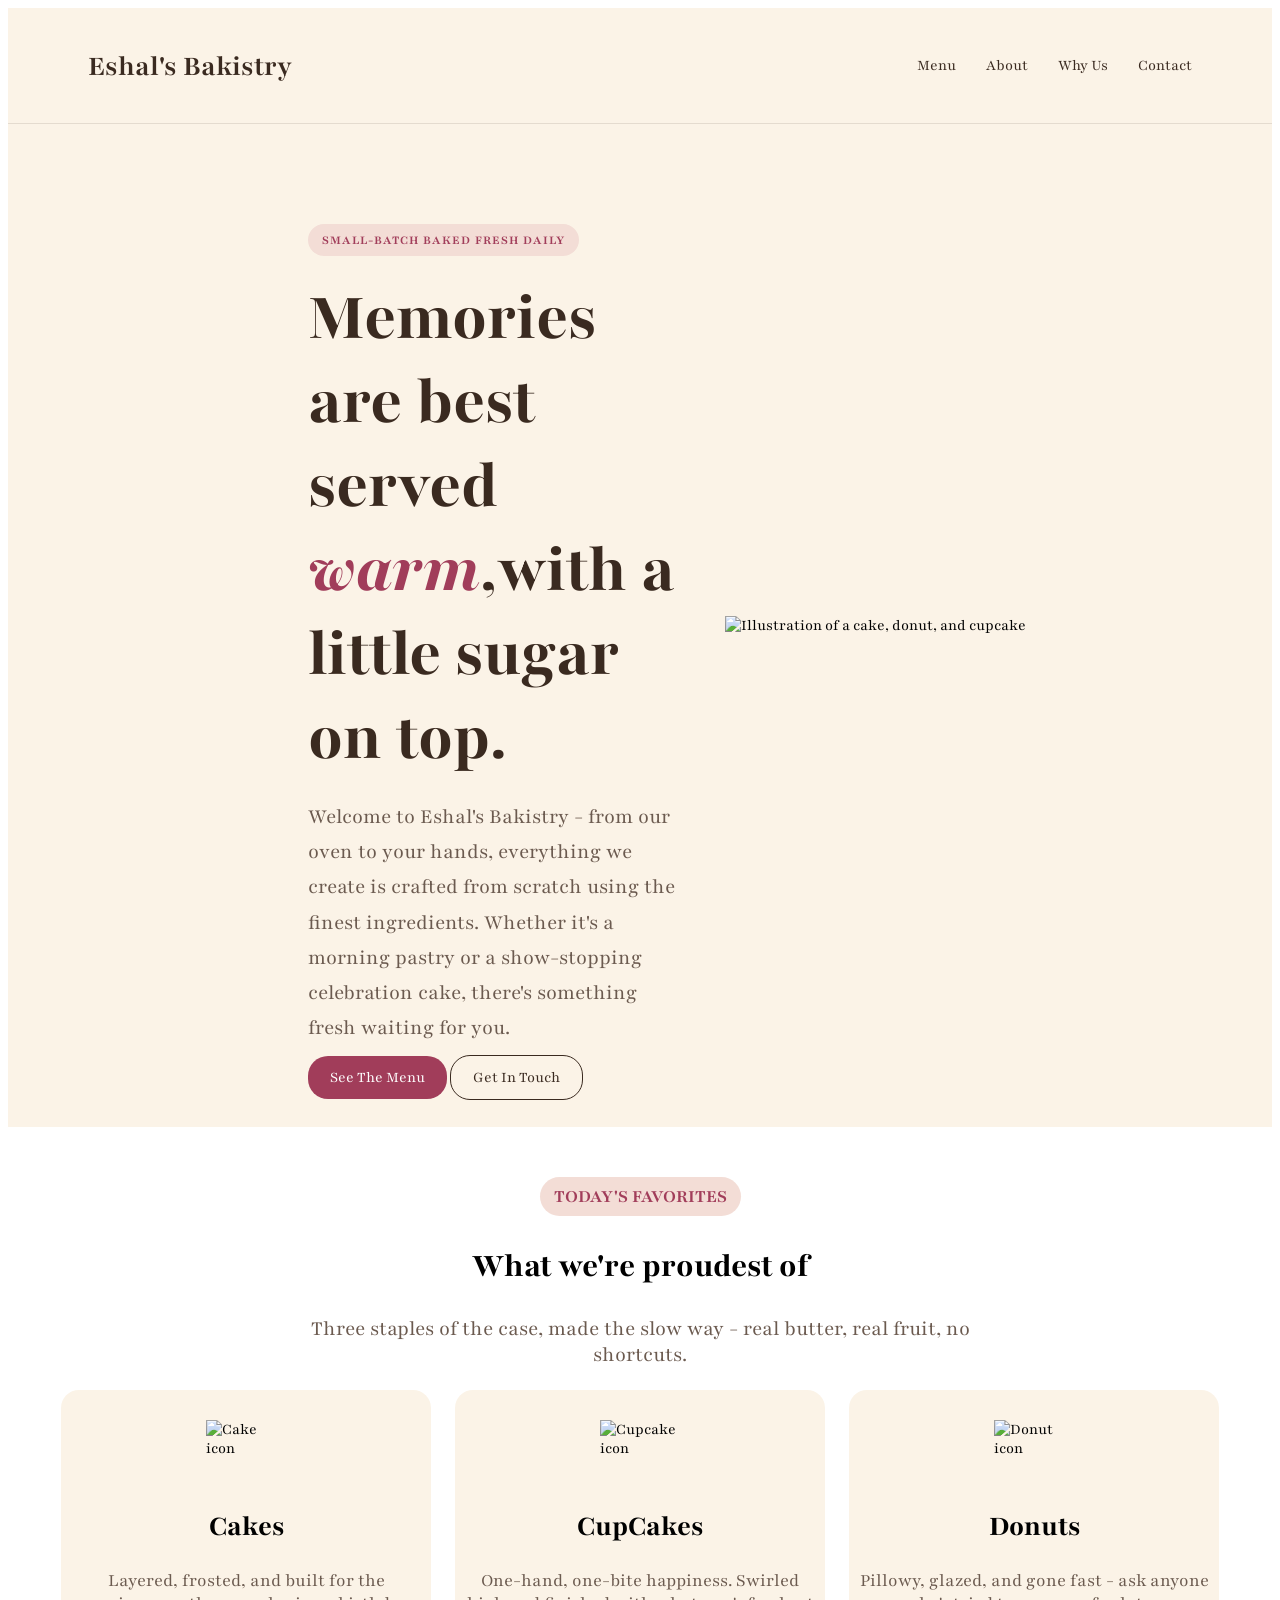
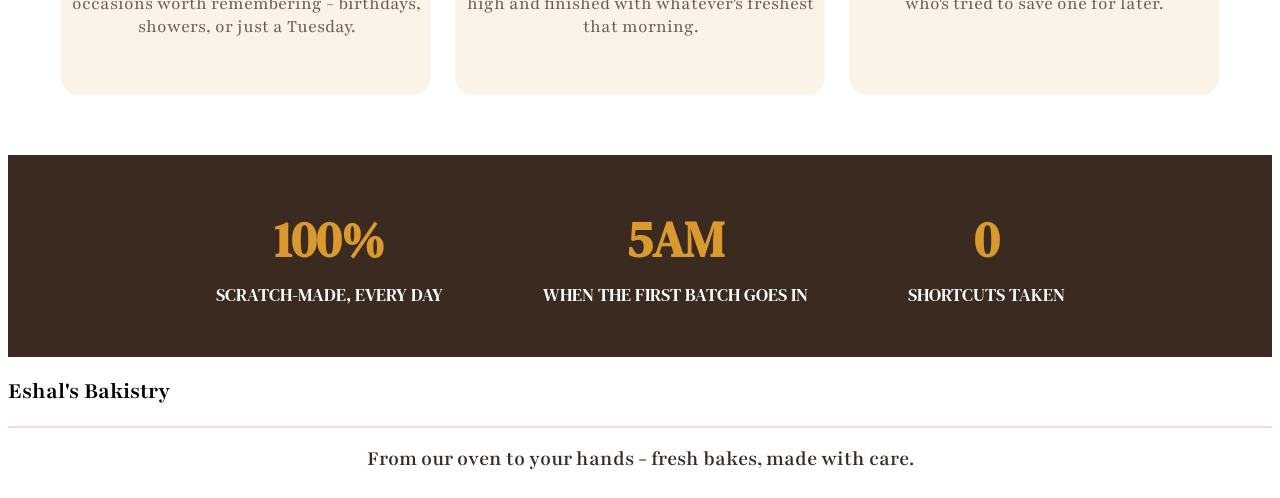
==== index.html @ 2bcb143b "enhance the footer section by adding details" ====
<!DOCTYPE html>
<html>
    <head>
        <meta name="viewport" content="width=device-width, initial-scale=1.0" />
        <title> Eshal's Bakistry</title>
        
         <link rel="stylesheet" href="styles.css">
        <link href="https://fonts.googleapis.com/css2?family=Playfair:ital,opsz,wght@0,5..1200,300..900;1,5..1200,300..900&family=Stardos+Stencil:wght@400;700&display=swap" rel="stylesheet">
        <link href="https://fonts.googleapis.com/css2?family=DM+Serif+Text:ital@0;1&family=Playfair:ital,opsz,wght@0,5..1200,300..900;1,5..1200,300..900&family=Stardos+Stencil:wght@400;700&display=swap" rel="stylesheet">


    </head>
       <body class="home-page">
        <header> 

          <nav>
              <div class="section-heading"><h3>Eshal's Bakistry</h3></div>
                <div class="nav-menu">
                    <a href="menu.html">Menu</a>
                    <a href="about.html">About</a>
                    <a href="why.html">Why Us</a>
                    <a href="contact.html">Contact</a>
                </div>
          </nav>
          </header>


        <section id="home">

           <div class="split-section">
          <div class="homepage-section1">
              <span class="badge">SMALL-BATCH BAKED FRESH DAILY</span>
              <h3>Memories are best <br>served <em>warm</em>,with a <br> little sugar on top.</h3>
              <p>Welcome to Eshal's Bakistry - from our oven to your hands,
              everything we create is crafted from scratch using the finest ingredients.
              Whether it's a morning pastry or a
              show-stopping celebration cake, there's something fresh waiting for you.</p>

              <span class="button1">See The Menu</span>
              <span class="button2">Get In Touch</span>


          </div>
               <div class="homepage-section2">

                   <img src="images/illustration.png" alt="Illustration of a cake, donut, and cupcake">
               </div>

           </div>



         <div class="featured-items">
         <span class="badge2">TODAY'S FAVORITES</span>
         <h2>What we're proudest of</h2>
         <p>Three staples of the case, made the slow way - real butter, real fruit, no<br> shortcuts.</p>
     </div>

            <div class="featured-cards">
                <div class="featured-card">
                    <img src="images/cake.svg" alt="Cake icon" width="80" height="80" >

                    <h1>Cakes</h1>
                    <p>Layered, frosted, and built for the occasions worth remembering - birthdays, showers, or just a Tuesday.</p>
                </div>

            <div class="featured-card">
                <img src="images/cupcake.svg" alt="Cupcake icon" width="80" height="80">
                <h1>CupCakes</h1>
                <p>One-hand, one-bite happiness. Swirled high and finished with whatever's freshest that morning.</p>
            </div>

            <div class="featured-card">
                <img src="images/donut (1).svg" alt="Donut icon" width="80" height="80" >
                <h1>Donuts</h1>
                <p>Pillowy, glazed, and gone fast - ask anyone who's tried to save one for later.</p>
            </div>

            </div>

            <div class="stats-section">
                <div class="stats">
                    <h1>100%</h1>
                    <p>SCRATCH-MADE, EVERY DAY</p>
                </div>

                <div class="stats">
                    <h1>5AM</h1>
                    <p>WHEN THE FIRST BATCH GOES IN</p>
                </div>


                <div class="stats">
                    <h1>0</h1>
                    <p>SHORTCUTS TAKEN</p>
                </div>



            </div>


            <footer>
                <h1>Eshal's Bakistry</h1>
                <p>From our oven to your hands - fresh bakes, made with care. </p>
            </footer>

        </section>


           </body>

         </html>
---- styles.css ----
nav{
            display: flex;
            height: 75px;
            justify-content: space-between;

            align-items: center;

            padding: 20px 80px;
            border-bottom: 1px solid rgba(58,42,32,0.12);
            background: #FBF3E7;

        }

        .nav-menu {
            display: flex;

            gap: 30px;
        }

        .nav-menu a {
            text-decoration: none;
            color: #3A2A20;

        }
        .section-heading h3{
            font-size:30px;
            color:#3A2A20;
        }

       .homepage-section1{
           padding-bottom: 40px;
       }

        .split-section{
            display: grid;
            grid-template-columns: 1.1fr 0.9fr;
            gap: 48px;
            align-items: center;
            background-color:#FBF3E7;
        }
        .badge{
            display: inline-block;
            background: #f3ddd6;
            color: #a13d5a;
            font-size: 13px;
            font-weight: 700;
            letter-spacing: 1px;
            padding: 8px 14px;
            border-radius: 20px;
            margin-left:300px;
            margin-top:100px;
            margin-bottom:20px;
        }

        .homepage-section1 h3{

            font-weight:bold;
            font-weight: 800;
            font-size:70px;
            margin-left:300px;
            color: #3A2A20;
            margin-top:0;
            margin-bottom: 20px;


        }
        h3 em{
            color: #a13d5a;
            font-style: italic;
        }
        .homepage-section2 img {
            width: 380px;
            max-width: 100%;
            height: auto;
            display: block;
        }

        .homepage-section1 p{
            font-size:22px;
            margin-left:300px;
            margin-top:20px;
            text-align:left;
            line-height: 1.6;
            color:#6b5a4f;

        }

        body{
            font-family:"Playfair",sans-serif;
        }


        .button1{


              color:white;
              background-color: #a13d5a;
              border-radius:20px;
              padding:12px 22px;
              margin-left:300px;
              margin-top:30px;

          }

        .button2{


            color:#3A2A20;
            background-color: transparent;
            border-radius:20px;
            padding:12px 22px;
            border: 1px solid #3A2A20;
        }

       .featured-items{
           background-color:white;
           justify-content:center;
           text-align:center;

       }

       .badge2{
           display: inline-block;
           background: #f3ddd6;
           color: #a13d5a;
           padding: 8px 14px;
           border-radius: 20px;
           margin-top:50px;
           font-weight:bold;
           font-size:19px;


       }

      .featured-items h2{
          font-size:35px;
          font-weight:800;
      }

       .featured-items p{
           font-size:22px;
           color:#6b5a4f;

       }

       .featured-cards{
           justify-content:center;
           display:flex;
           align-items: flex-start;
           gap: 24px;
           flex-wrap: wrap;


       }
       .featured-card h1{
           font-size:30px;
           font-weight:800;
           margin-top:0;
           text-align: center;
       }

        .featured-card p {
            font-size: 19px;
            color: #6b5a4f;
            text-align: center;

        }
        .featured-card{
            width:350px;
            height:290px;
            background-color:#FBF3E7;
            border-radius:18px;
            padding-top: 15px;
            padding-left:10px;
            padding-right:10px;

        }
        .featured-card img{
            display:block;
            margin:15px auto 8px;


        }

        .stats-section{
            background-color:#3A2A20;
            color:#D9992E;
            display: flex;
            justify-content: center;
            align-items: center;
            margin-top:60px;
            gap:100px;
            padding: 50px 20px;


        }
        .stats {
            display: flex;
            flex-direction: column;
            align-items: center;
            text-align: center;
        }

        .stats h1{
            font-size:50px;
            gap:70px;
            font-weight:800;
            margin: 0 0 8px 0;
            font-family: "DM Serif Text",sans-serif;
        }

        .stats p{
            color:white;
            text-align: center;
            font-size:18px;
            font-weight: 500;
            margin:0;
            font-family: "DM Serif Text",sans-serif ;
        }

        footer p{
            color: #8C7A6B;
            font-size: 22px;
            margin-top: 8px;
            line-height: 1.5;
            text-align: center;
            font-weight:600;

        }
        /* MENU */
        .why-page,
        .about-page,
        .menu-page {
            background-color: #FBF3E7;
            text-align: center;
            padding-bottom: 60px;
        }

        .badge3 {
            display: inline-block;
            background: #f3ddd6;
            color: #a13d5a;
            font-size: 13px;
            font-weight: 700;
            letter-spacing: 1px;
            padding: 8px 14px;
            border-radius: 20px;
            margin-top: 70px;
        }
        .about-page h2,
        .contact-page h2,
        .menu-page h2 {
            font-size: 60px;
            font-weight: 900;
            margin: 0;
            color: #3A2A20;
        }

        h2 em {
            color: #a13d5a;
        }
        .why-page p,
        .about-page p,
        .menu-page p {
            font-size: 20px;
            color: #6b5a4f;
            margin: 5px 0 0;
            font-weight: bold;
        }
.why-container,
        .menu-container {
            display: grid;
            grid-template-columns: 500px 500px;
            gap: 15px 30px;
            justify-content: center;
            padding-bottom:50px;
        }

        .why-page2,
        .menu-cake {
            border-radius: 20px;
            width: 500px;
            grid-template-columns: 100px 1fr;
        }

        .cake-header img {
            grid-column: 1;
            grid-row: 1 / span 2;
        }

        .why3,
        .cake-header {
            display: flex;
            align-items: center;
            gap: 15px;
        }


        .cakes{
            font-size: 30px;
            margin-left: 70px;
        }


        .cakes h1 {
            font-size: 60px;
            margin-left: 200px;
        }

        .menu-cake h3 {
            grid-column: 2;
            grid-row: 1;
            font-size: 28px;
            font-weight: 800;
            color: #3A2A20;
            margin: 0;
        }

        .menu-cake p {
            grid-column: 2;
            grid-row: 1;
            font-size: 18px;
            color: #6b5a4f;
            margin: 0 0 0 135px;
        }

        .menu-cake:hover {
            background-color: #f3ddd6;
        }

        /*Cupcake*/
        .bg-color{
            background-color:#FBF3E7 ;
            padding-top:30px;
        }
        .donuts h1,
        .cupcakes h1{
            font-size: 60px;
            margin-left:298px;
        }
        .menu-donut p,
        .menu-cupcake p{
            font-size: 18px;
            color: #6b5a4f;
            margin:0 0 0 125px;
        }
        .donut-header,
        .cupcake-header{
            display: flex;
            align-items: center;
            gap: 15px;

        }

        .cupcake-header h3{
            font-size: 28px;
            font-weight: 800;
            color: #3A2A20;
            margin-left:30px;

        }
        .donut-header img,
        .cupcake-header img {
           margin-left:20px;
        }

        .menu-cupcake{
            background-color:#FBF3E7 ;
            border-radius: 20px;
            width: 500px;
            padding: 15px;
        }

        .menu-cupcake:hover{
          background-color: #ece5d9;


        }


        /*Donuts*/
       .menu-donut{
           border-radius: 20px;
           width: 500px;
           padding: 15px;

       }

       .donut-header h1{
           font-size: 28px;
           font-weight: 800;
           color: #3A2A20;
           margin-left:30px;

       }
      .menu-donut:hover{
          background-color: #f3ddd6;
      }

        footer p{
            color: #3A2A20;
            font-size: 22px;
            margin-top: 8px;
            line-height: 1.5;
            text-align: center;
            font-weight:600;
            border-top:2px solid #f3ddd6;
            padding-top:15px;



        }


        /* ABOUT */
        #about{
            background-color: #ffff;
        }

        .about-section2{
            padding-bottom: 20px;
            padding-top:40px;

        }

        .split-section2{
            display: grid;
            grid-template-columns: 1.1fr 0.9fr;
            gap: 48px;
            align-items: center;

        }

        .about-section2 h3{
            font-weight: 800;
            font-size:50px;
            margin-left:300px;
            color: #3A2A20;
            margin-top:0;
            margin-bottom: 20px;


        }

        h3 em{
            color: #a13d5a;
            font-style: italic;
        }

        .about-section2 img {
            width: 280px;
            max-width: 100%;
            height: auto;
            display: block;
        }

        .about-section2 p{
            font-size:19px;
            margin-left:300px;
            margin-top:20px;
            text-align:left;
            line-height: 1.6;
            color:#6b5a4f;

        }
        .time-line{
            background-color:#3A2A20;
            color:#D9992E;
            display: flex;
            justify-content: center;
            align-items: center;
            margin-top:60px;
            gap:100px;
            padding: 70px 50px;
            width:auto;

        }
        .t-stats {
            display: flex;
            flex-direction: column;
            align-items: center;
            text-align: center;
        }

        .t-stats h1{
            font-size:50px;
            gap:70px;
            font-weight:400;
            margin: 0 0 8px 0;
            font-family: "DM Serif Text",sans-serif;
        }

        .t-stats p{
            color:white;
            text-align: center;
            font-size:18px;
            font-weight: 200;
            margin:0;

        }


        .about2{
            background-color:#FBF3E7;
            padding-top:30px;
            text-align:center;
            padding-bottom:30px;


        }

        .about2 h1{
            font-size:50px;
            font-weight: 900;
            color:#3A2A20;
        }
        .about2 p{
            font-size:20px;
            color:#3A2A20;

        }
        .button3{
            color:#f3ddd6;
            background-color: #a13d5a;
            border-radius:20px;
            padding:12px 22px;
            border: 1px solid #3A2A20;

        }
        .spacing{
            padding-top:80px;
        }


        /* WHY US */
        .number{
            font-family: "Fraunces", Georgia, serif;
            font-style: italic;
            font-size: 40px;
            line-height: 1;
            color: #A93D52;
        }
        .why-container{
            display: grid;
            grid-template-columns: repeat(2, 1fr);
            gap: 30px 30px;
            max-width: 1050px;
            margin: 0 auto;



        }
        .why3{
            display: flex;
            flex-direction: column;
        }

        .why-page2 {
            display: grid;
            grid-template-columns: auto 1fr;
            align-items: start;
            gap: 20px;
            padding: 20px 19px;
            background-color: #FBF3E7;
            border: 1px solid #E8DCCB;
            border-radius: 24px;
            transition: box-shadow 0.25s ease, transform 0.25s ease;
        }


        .why3 h3{
            margin: 0 0 12px 0;
            font-family: "Fraunces", Georgia, serif;
            font-size: 20px;
            font-weight: 700;
            color: #2B1D14;
            line-height:1;
        }
        .why3 p{
            margin: 0;
            font-size: 15px;
            line-height: 1.8;
            color: #6B5A4E;

        }


        /*CONTACT*/
        .split-section2 h1{
            margin-left:300px;
            color:#3A2A20;
            font-weight:bold;
            padding-top: 50px;
            font-size: 40px;
        }

        .contact-page {
            background-color: #FBF3E7;
            text-align: center;
            padding-bottom: 60px;
        }

        .styling{

            height: 30px;
            margin-top:20px;
            background-color: #FBF3E7;
        }
        .contact-form {
            max-width: 600px;
            width: 60%;

            background: white;
            margin-left: 300px;

            border-radius: 20px;
            box-sizing: border-box;
        }
        .contact-form form {
            display: flex;
            flex-direction: column;
            gap: 18px;
        }

        .contact-form label {
            font-weight: bold;
            color: #3A2A20;
            text-transform: uppercase;
        }

        .contact-form input,
        .contact-form textarea {
            width: 90%;
            padding: 12px;
            border: 1px solid #3A2A20;
            border-radius: 8px;
            box-sizing: border-box;
            color: #3A2A20;
            font-size: 16px;
            background-color: #FBF3E7;
        }

        .button4{
            color:#ffff;
            background-color: #a13d5a;
            border-radius:20px;
            padding:12px 22px;
            border: 1px solid #3A2A20;
            width:40%;
        }
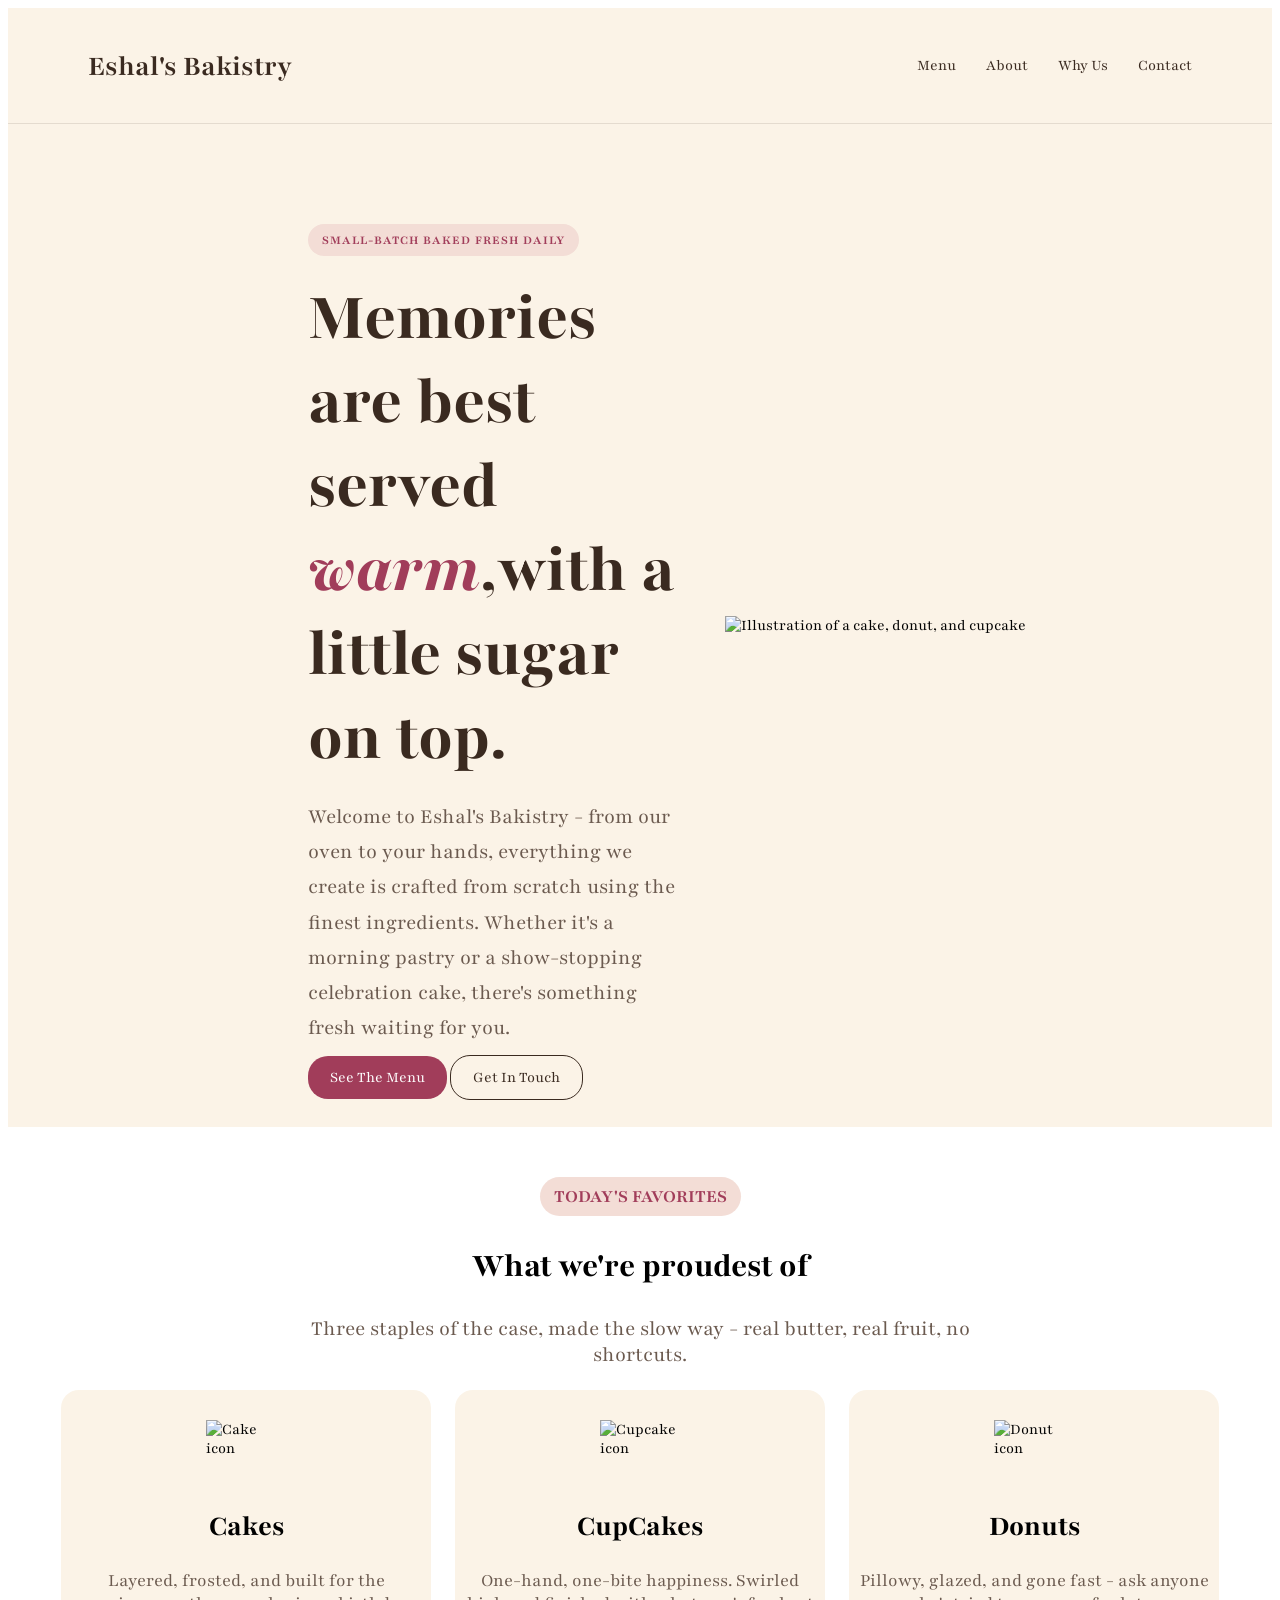
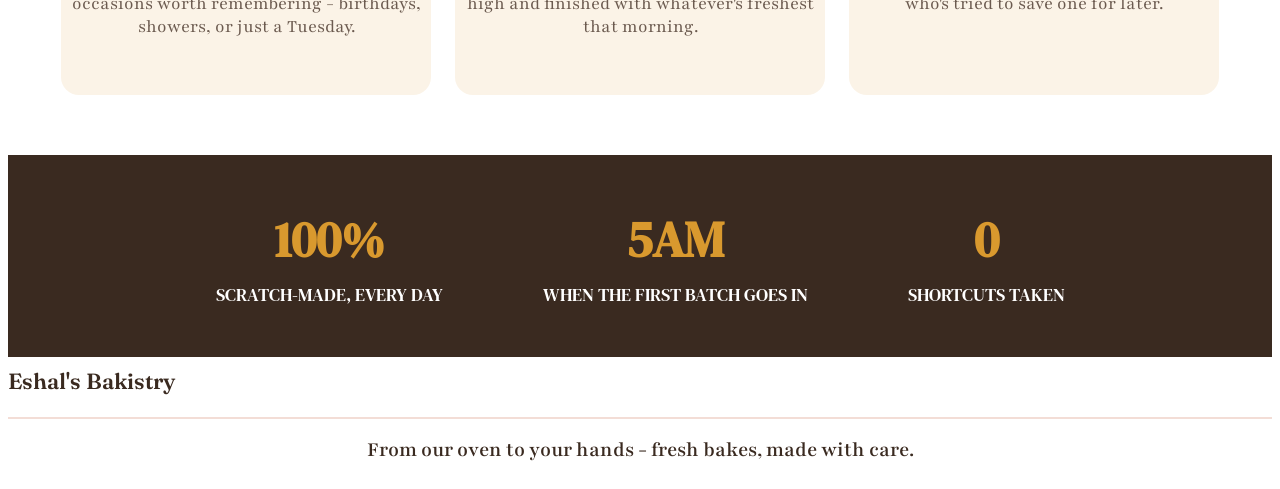
==== commit 43ce94da: "import a google font" ====
--- a/index.html
+++ b/index.html
@@ -7,6 +7,7 @@
          <link rel="stylesheet" href="styles.css">
         <link href="https://fonts.googleapis.com/css2?family=Playfair:ital,opsz,wght@0,5..1200,300..900;1,5..1200,300..900&family=Stardos+Stencil:wght@400;700&display=swap" rel="stylesheet">
         <link href="https://fonts.googleapis.com/css2?family=DM+Serif+Text:ital@0;1&family=Playfair:ital,opsz,wght@0,5..1200,300..900;1,5..1200,300..900&family=Stardos+Stencil:wght@400;700&display=swap" rel="stylesheet">
+        <link href="https://fonts.googleapis.com/css2?family=DM+Serif+Text:ital@0;1&family=Fraunces:ital,opsz,wght@0,9..144,100..900;1,9..144,100..900&family=Playfair:ital,opsz,wght@0,5..1200,300..900;1,5..1200,300..900&family=Stardos+Stencil:wght@400;700&display=swap" rel="stylesheet">
 
 
     </head>
--- a/styles.css
+++ b/styles.css
@@ -222,12 +222,14 @@
             font-family: "DM Serif Text",sans-serif ;
         }
 
-        footer p{
-            color: #8C7A6B;
+        footer h1{
+            color: #3A2A20;
             font-size: 22px;
             margin-top: 8px;
             line-height: 1.5;
-            text-align: center;
+            font-family:'Fraunces' ,serif;
+            text-align: left;
+            
             font-weight:600;
 
         }
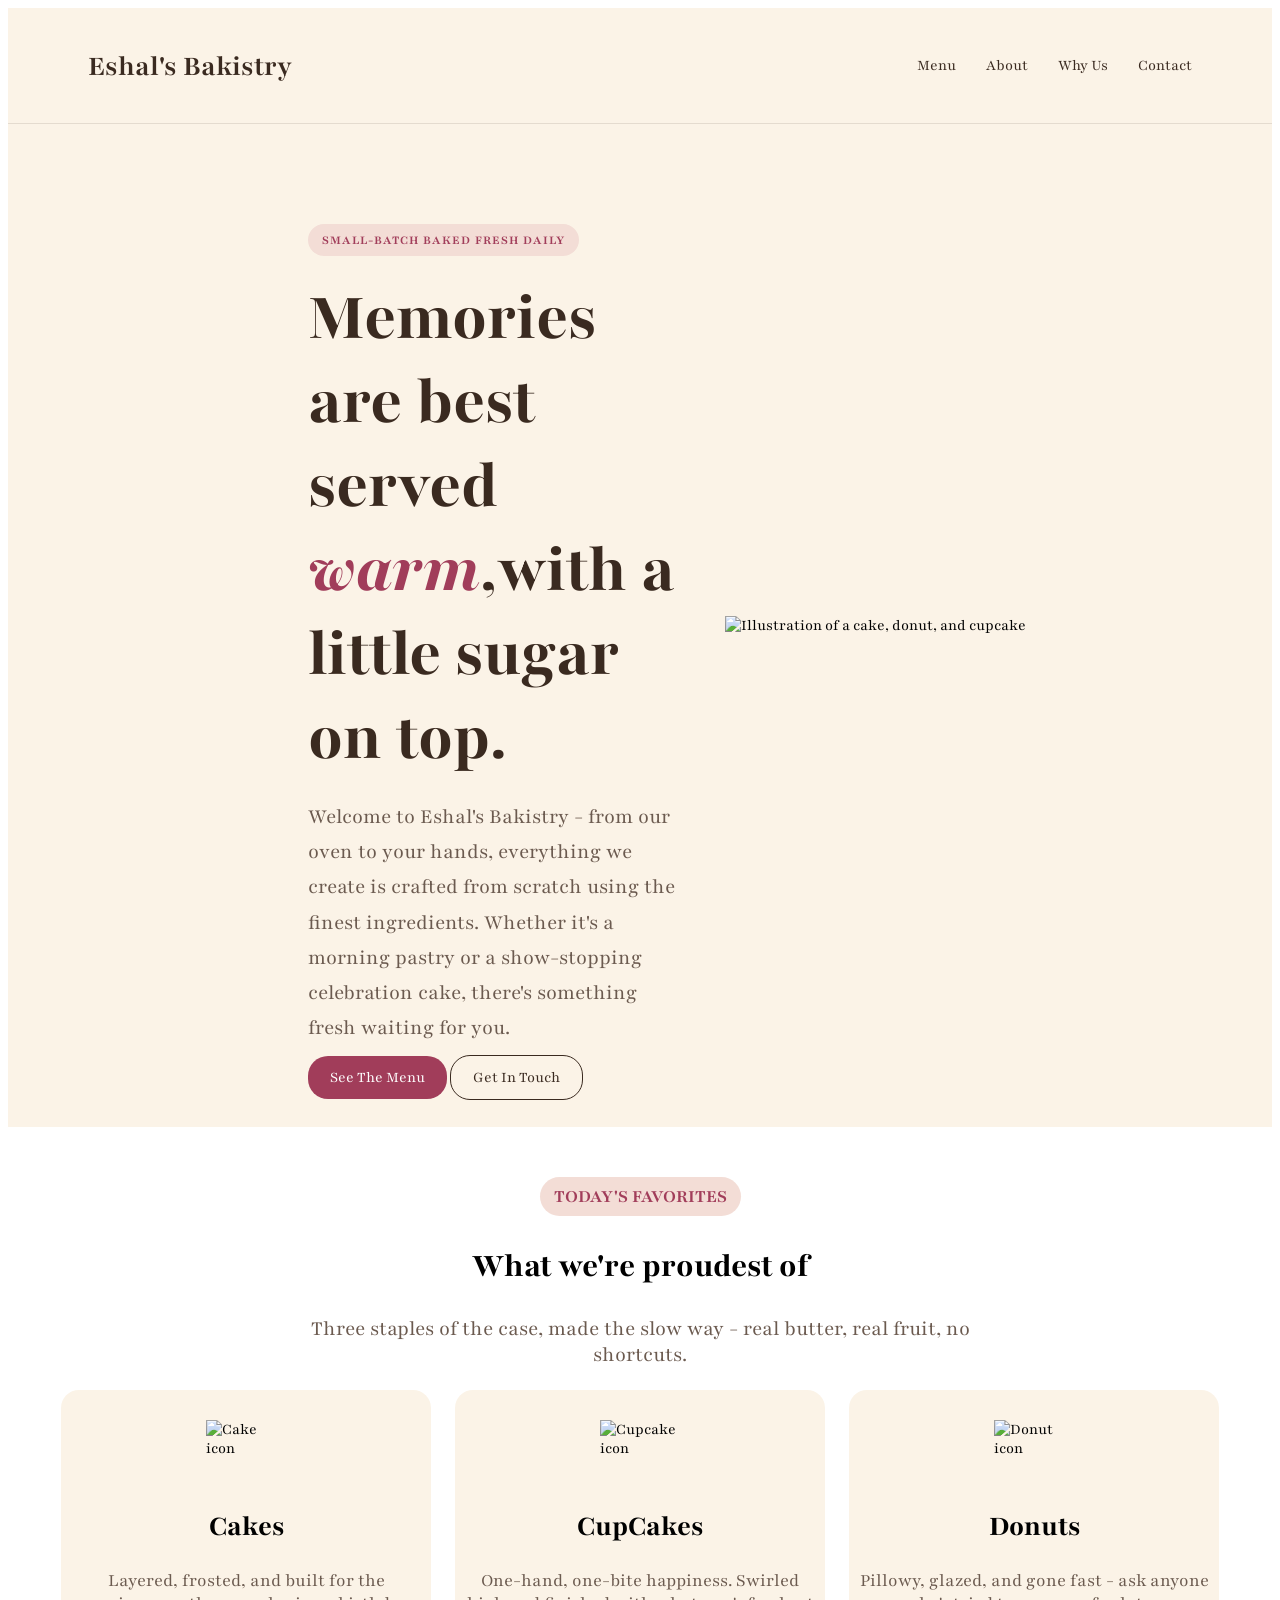
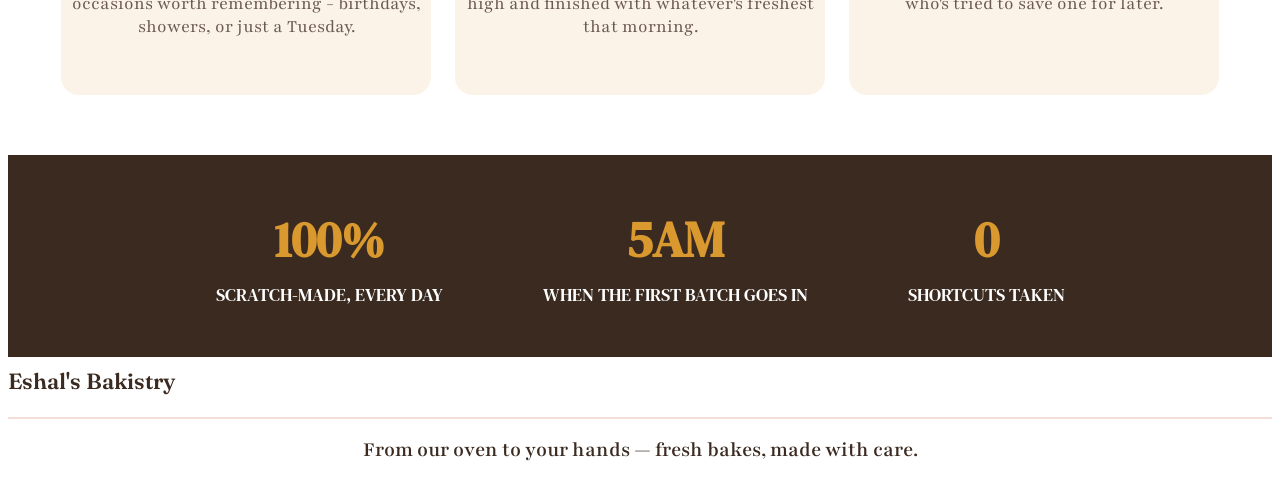
==== commit b9c3c7c4: "add text under the title" ====
--- a/index.html
+++ b/index.html
@@ -103,7 +103,7 @@
 
             <footer>
                 <h1>Eshal's Bakistry</h1>
-                <p>From our oven to your hands - fresh bakes, made with care. </p>
+<p>From our oven to your hands — fresh bakes, made with care.</p>
             </footer>
 
         </section>
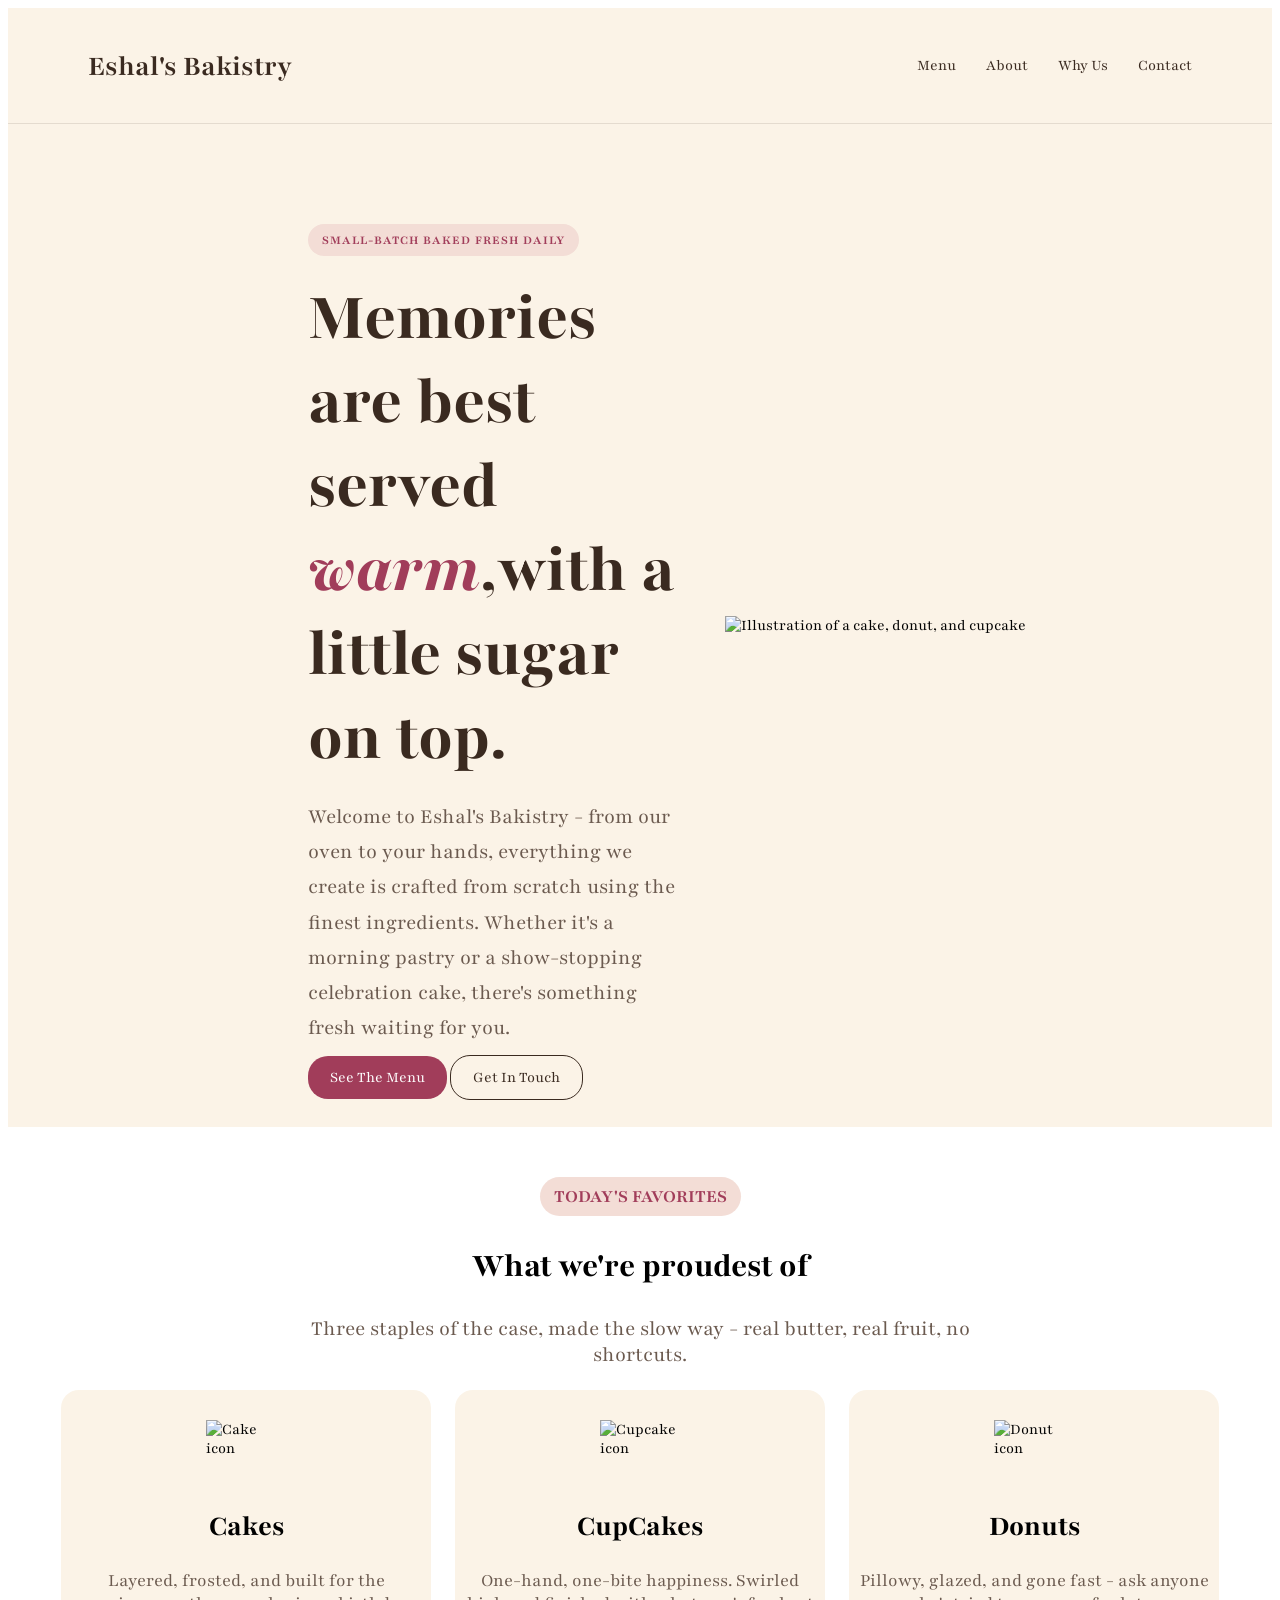
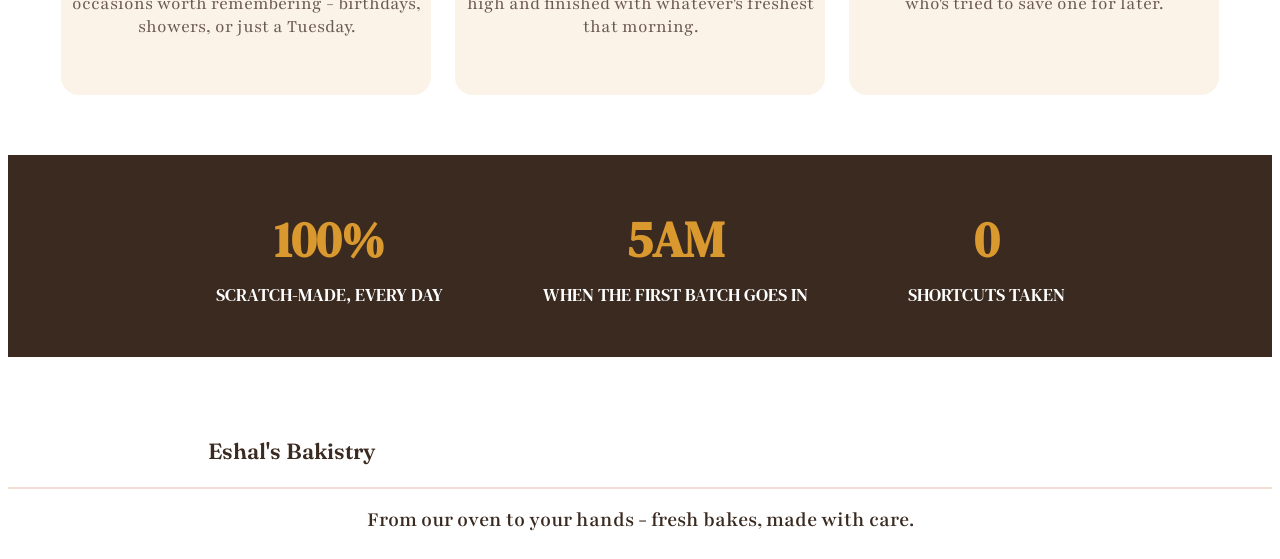
==== commit 973fa16e: "add hyphen" ====
--- a/index.html
+++ b/index.html
@@ -103,7 +103,7 @@
 
             <footer>
                 <h1>Eshal's Bakistry</h1>
-<p>From our oven to your hands — fresh bakes, made with care.</p>
+             <p>From our oven to your hands - fresh bakes, made with care.</p>
             </footer>
 
         </section>
--- a/styles.css
+++ b/styles.css
@@ -229,8 +229,9 @@
             line-height: 1.5;
             font-family:'Fraunces' ,serif;
             text-align: left;
-            
+            margin-left:200px;
             font-weight:600;
+            padding-top: 70px;
 
         }
         /* MENU */
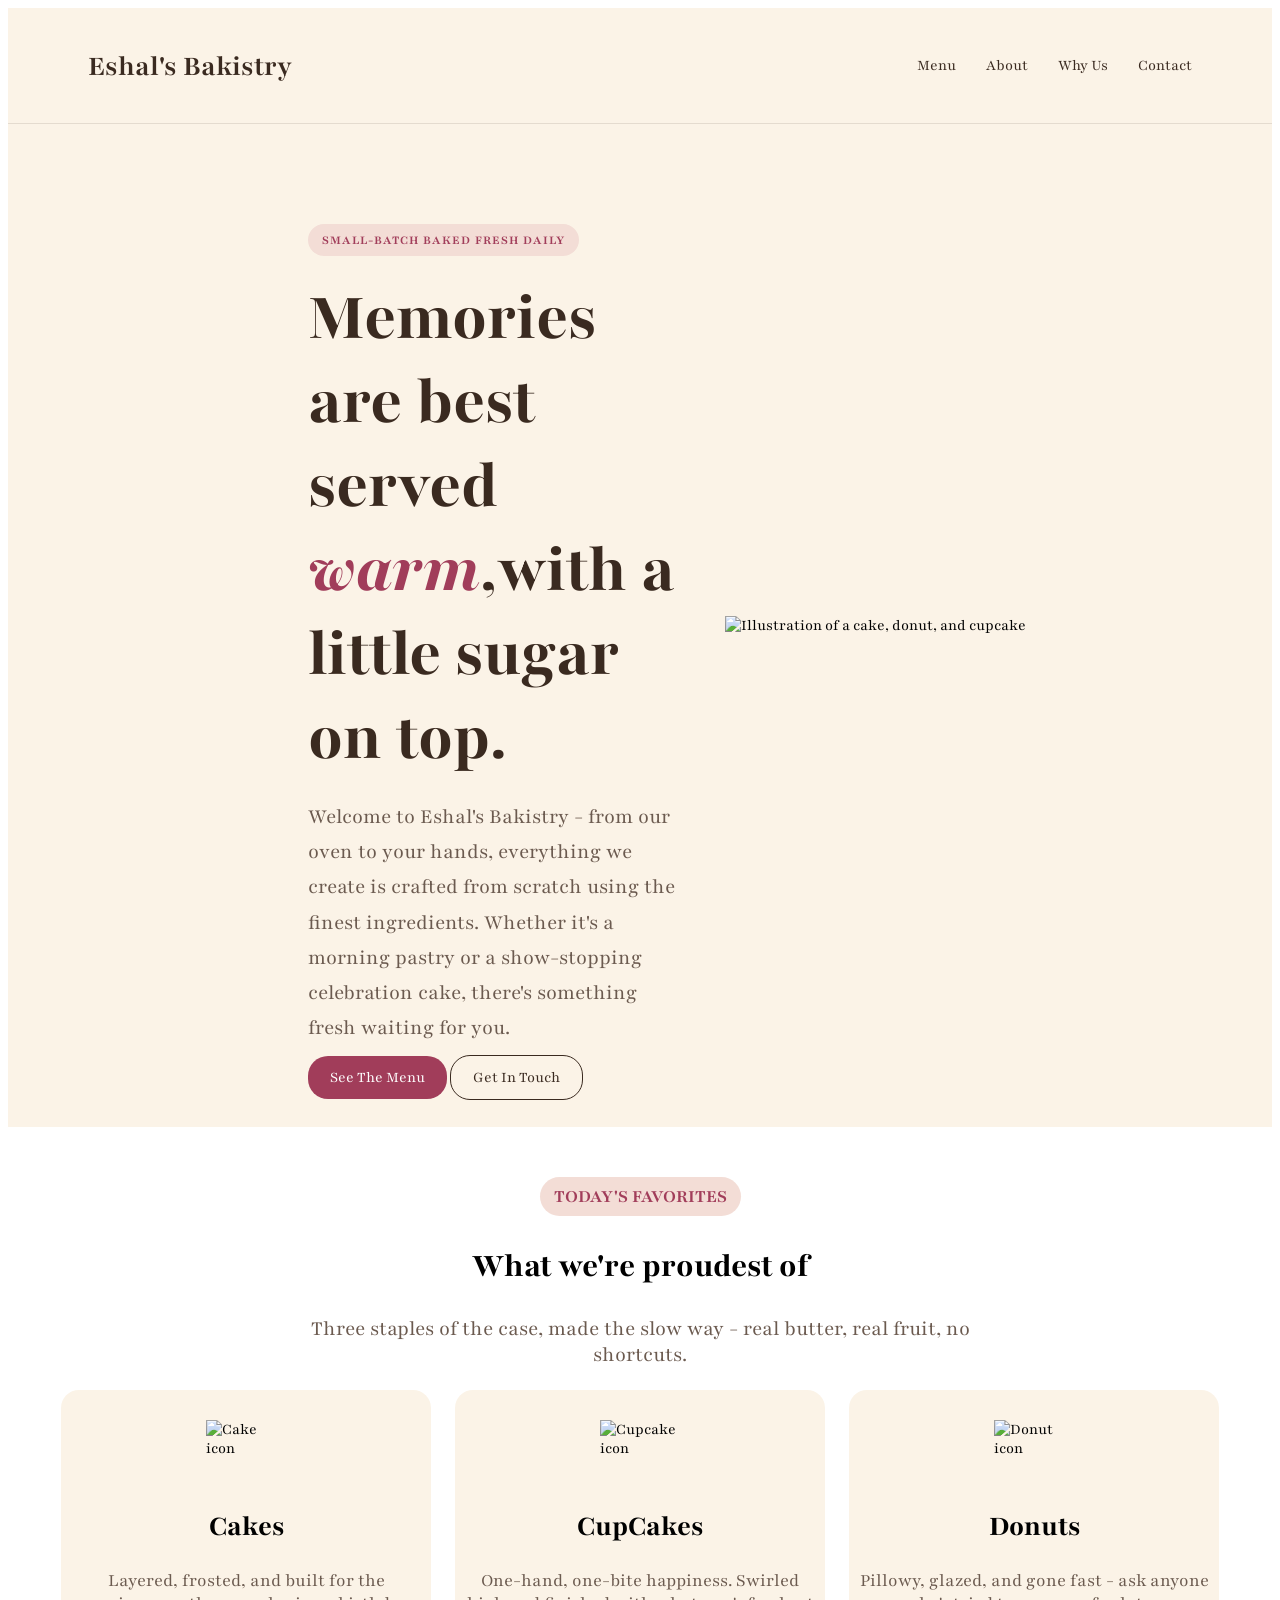
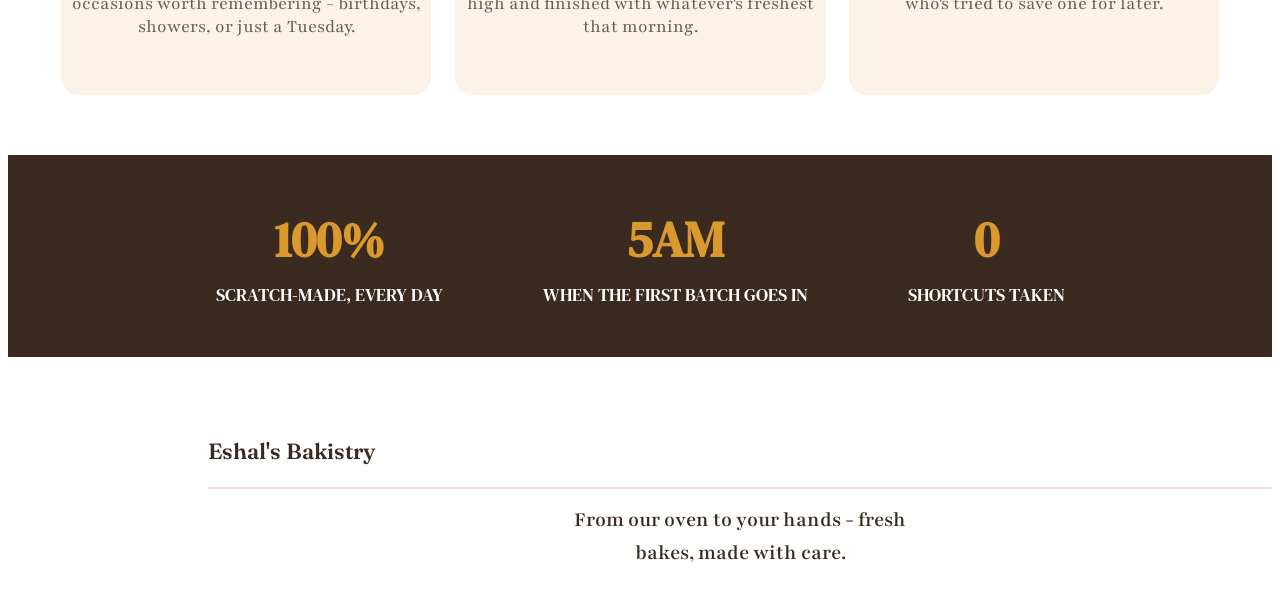
==== commit 70fbc0ac: "add a br tag line break" ====
--- a/index.html
+++ b/index.html
@@ -103,7 +103,7 @@
 
             <footer>
                 <h1>Eshal's Bakistry</h1>
-             <p>From our oven to your hands - fresh bakes, made with care.</p>
+             <p>From our oven to your hands - fresh<br> bakes, made with care.</p>
             </footer>
 
         </section>
--- a/styles.css
+++ b/styles.css
@@ -234,6 +234,17 @@
             padding-top: 70px;
 
         }
+
+        footer p{
+            color: #3A2A20;
+            font-size: 22px;
+            line-height: 1.5;
+            text-align: left;
+            font-weight:600;
+            margin-left:200px;
+
+        }
+
         /* MENU */
         .why-page,
         .about-page,
@@ -254,6 +265,7 @@
             border-radius: 20px;
             margin-top: 70px;
         }
+        .why-page h2,
         .about-page h2,
         .contact-page h2,
         .menu-page h2 {
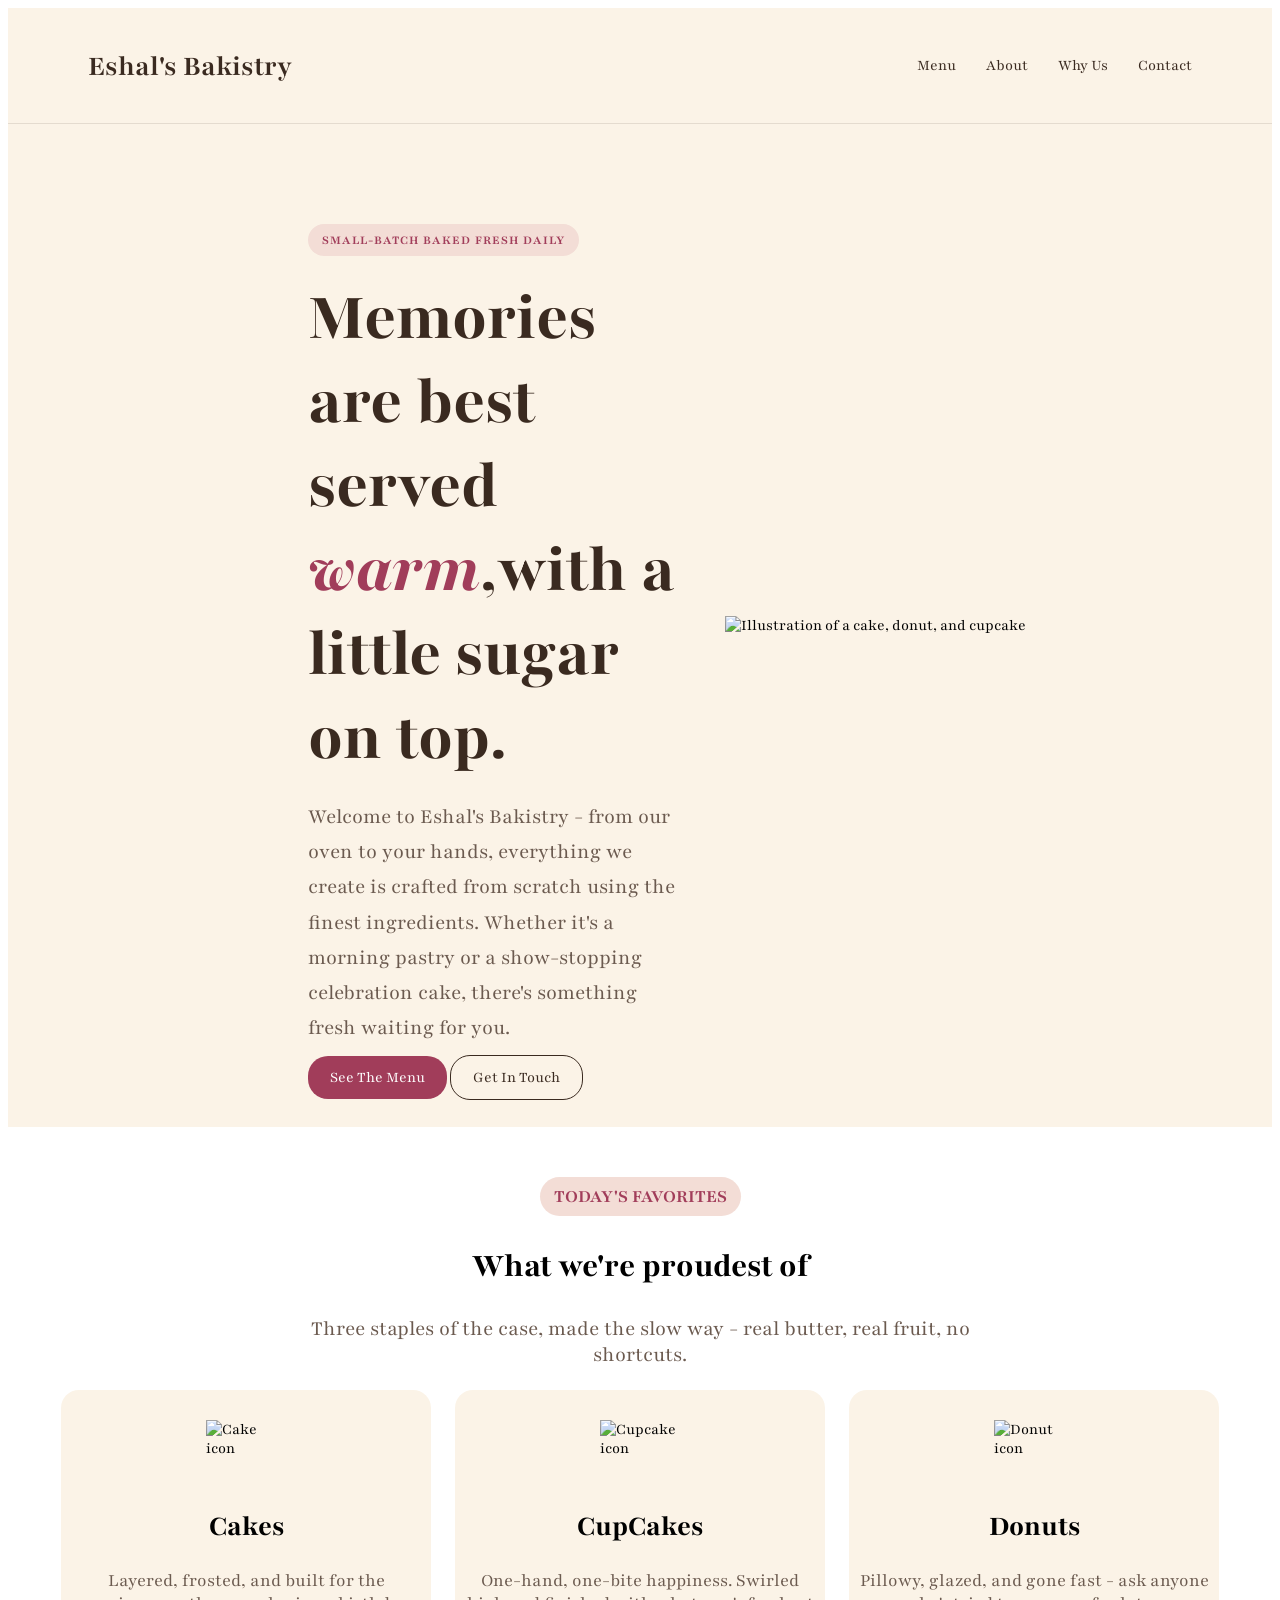
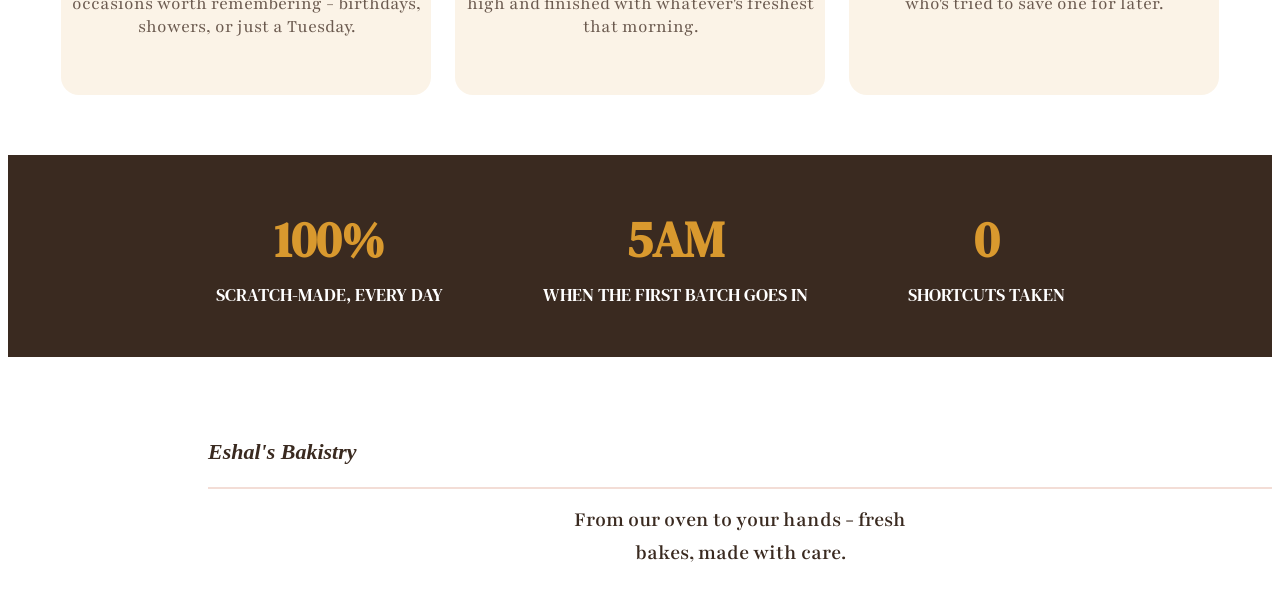
==== commit 3fcf5a8d: "italicize the heading in the footer" ====
--- a/index.html
+++ b/index.html
@@ -102,7 +102,7 @@
 
 
             <footer>
-                <h1>Eshal's Bakistry</h1>
+                <h1><i>Eshal's Bakistry</i></h1>
              <p>From our oven to your hands - fresh<br> bakes, made with care.</p>
             </footer>
 
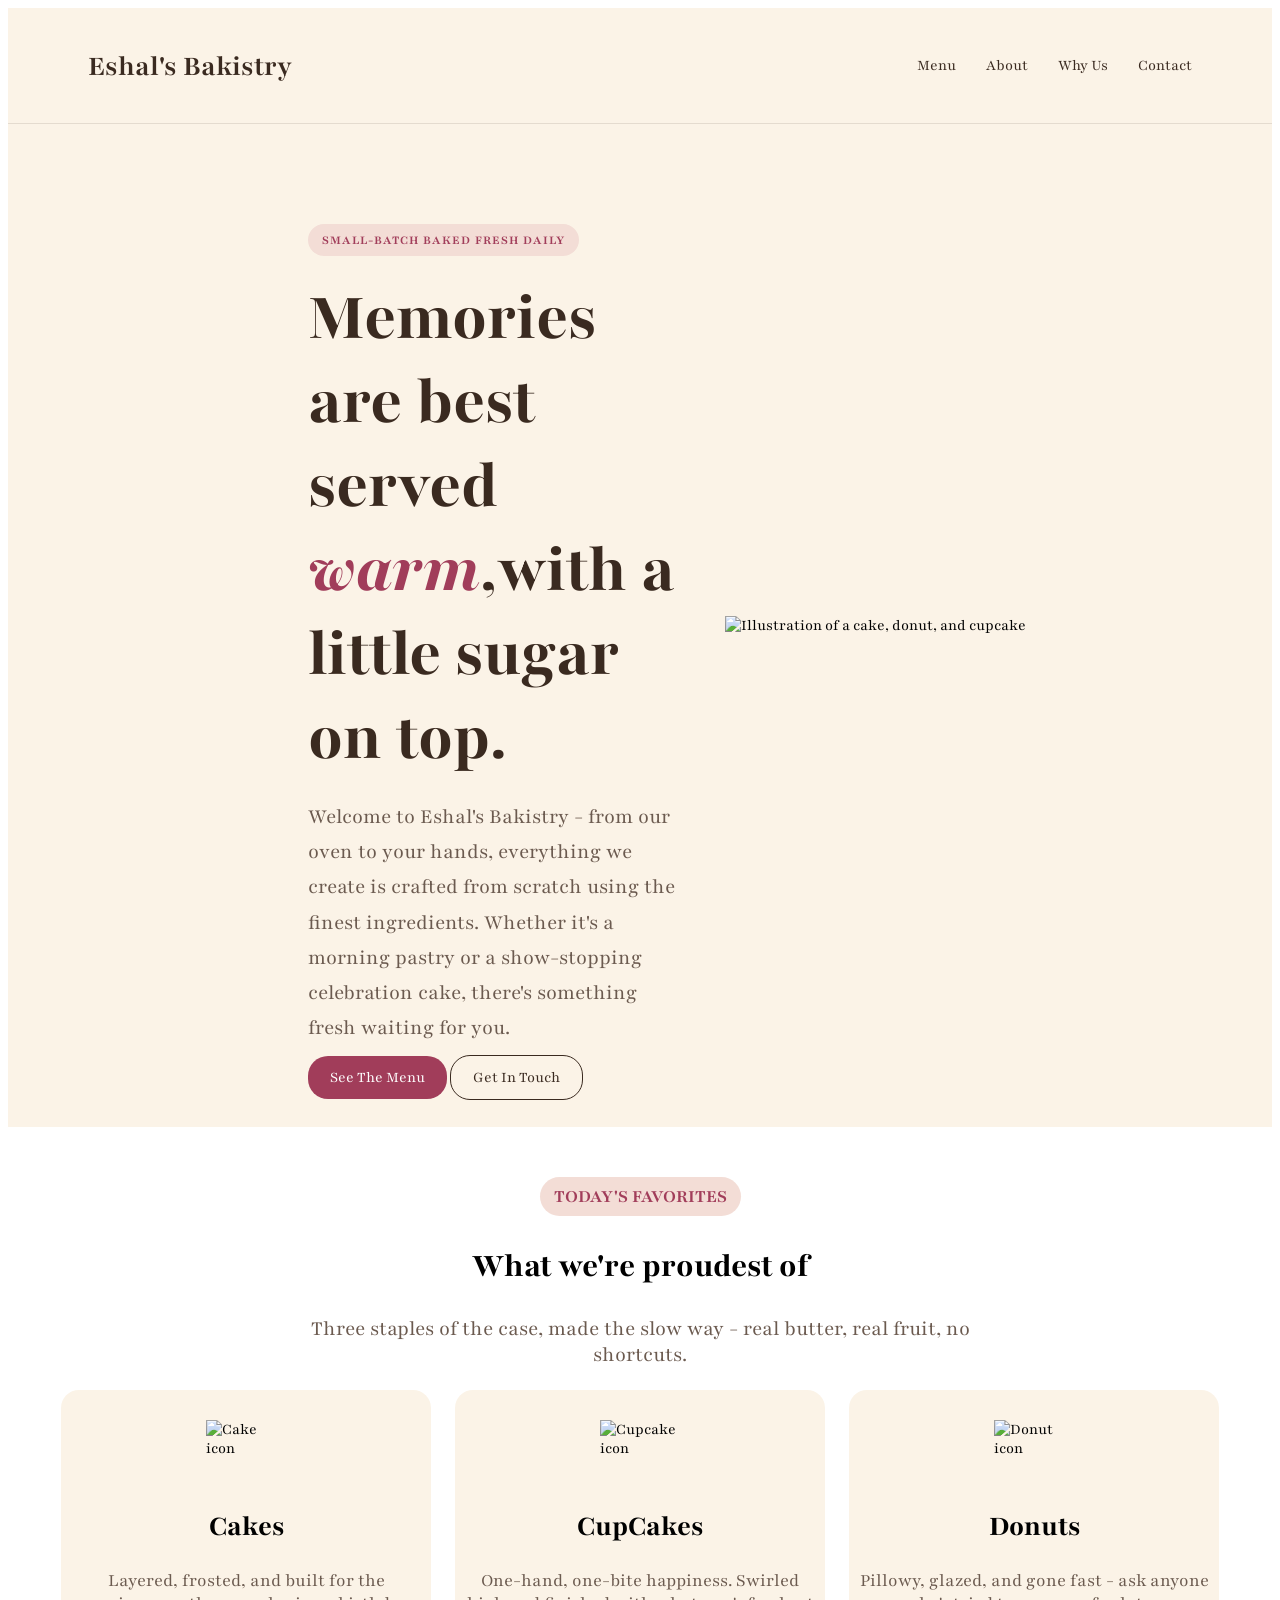
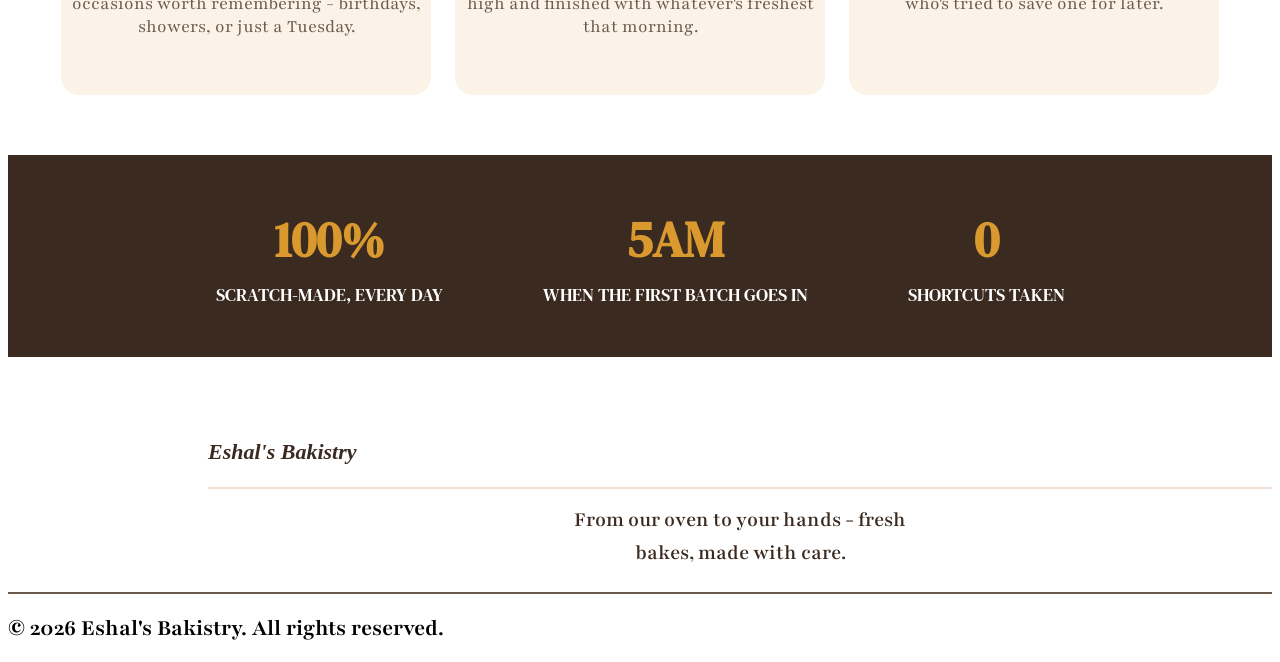
==== commit a0d762b4: "create a class and add content to the footer section" ====
--- a/index.html
+++ b/index.html
@@ -104,6 +104,11 @@
             <footer>
                 <h1><i>Eshal's Bakistry</i></h1>
              <p>From our oven to your hands - fresh<br> bakes, made with care.</p>
+
+                <div class="f2"></div>
+                <div class="style-footer">
+                    <h2>© 2026 Eshal's Bakistry. All rights reserved.</h2>
+                </div>
             </footer>
 
         </section>
--- a/styles.css
+++ b/styles.css
@@ -229,22 +229,23 @@
             line-height: 1.5;
             font-family:'Fraunces' ,serif;
             text-align: left;
-            margin-left:200px;
-            font-weight:600;
+            margin-left: 200px;
+            font-weight: 600;
             padding-top: 70px;
 
         }
 
         footer p{
-            color: #3A2A20;
-            font-size: 22px;
-            line-height: 1.5;
+            color: #6b5a4f;
+            font-size: 18px;
             text-align: left;
             font-weight:600;
             margin-left:200px;
 
         }
-
+        .f2{
+            border:1px solid #6b5a4f;
+        }
         /* MENU */
         .why-page,
         .about-page,
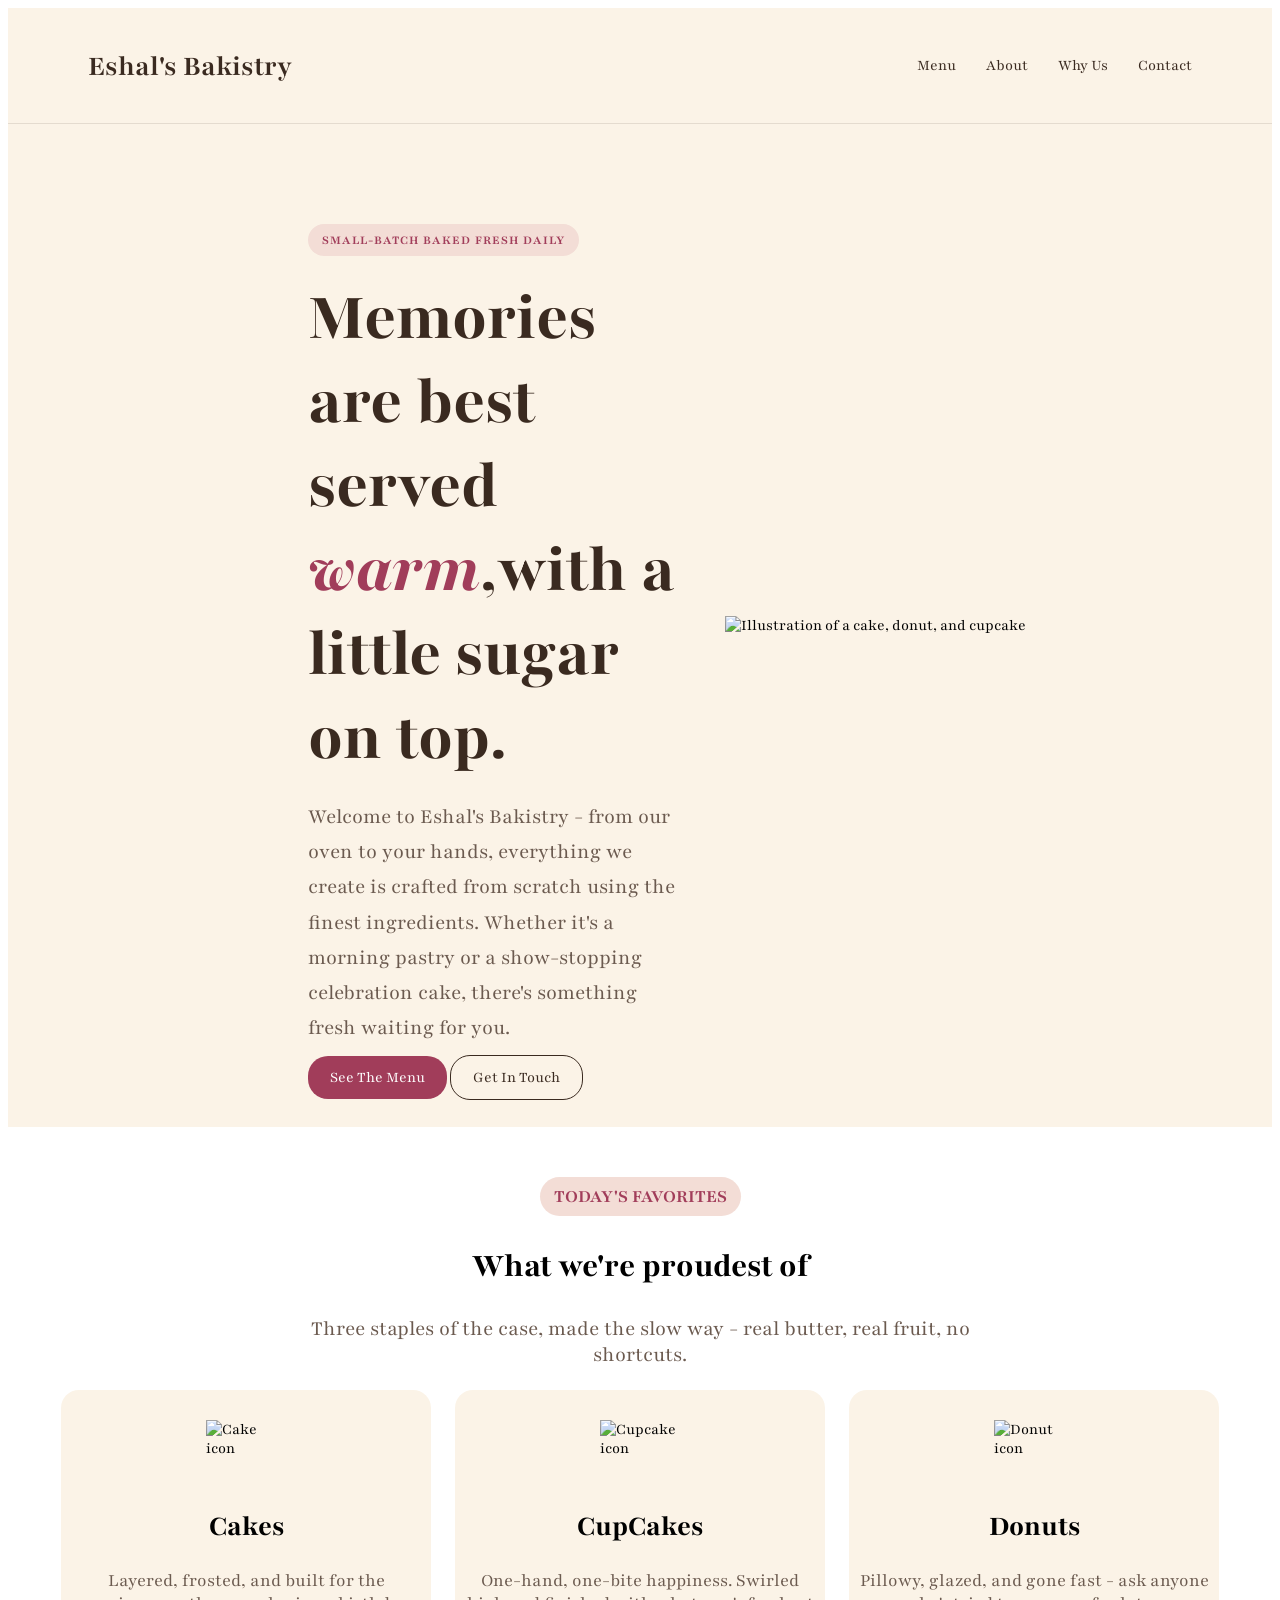
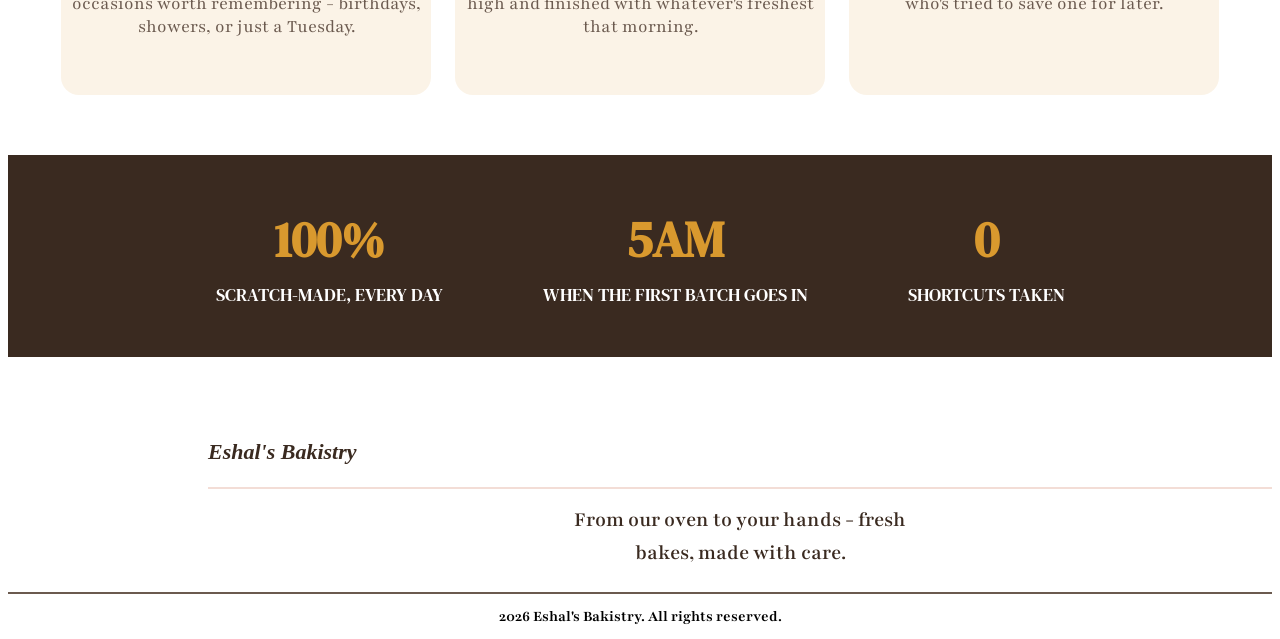
==== commit 746147c0: "make changes in the footer section h2" ====
--- a/index.html
+++ b/index.html
@@ -107,7 +107,7 @@
 
                 <div class="f2"></div>
                 <div class="style-footer">
-                    <h2>© 2026 Eshal's Bakistry. All rights reserved.</h2>
+                    <h2>2026 Eshal's Bakistry. All rights reserved.</h2>
                 </div>
             </footer>
 
--- a/styles.css
+++ b/styles.css
@@ -244,7 +244,12 @@
 
         }
         .f2{
+            margin-top:15px;
             border:1px solid #6b5a4f;
+        }
+        .style-footer h2{
+            text-align: center;
+            font-size:16px;
         }
         /* MENU */
         .why-page,
